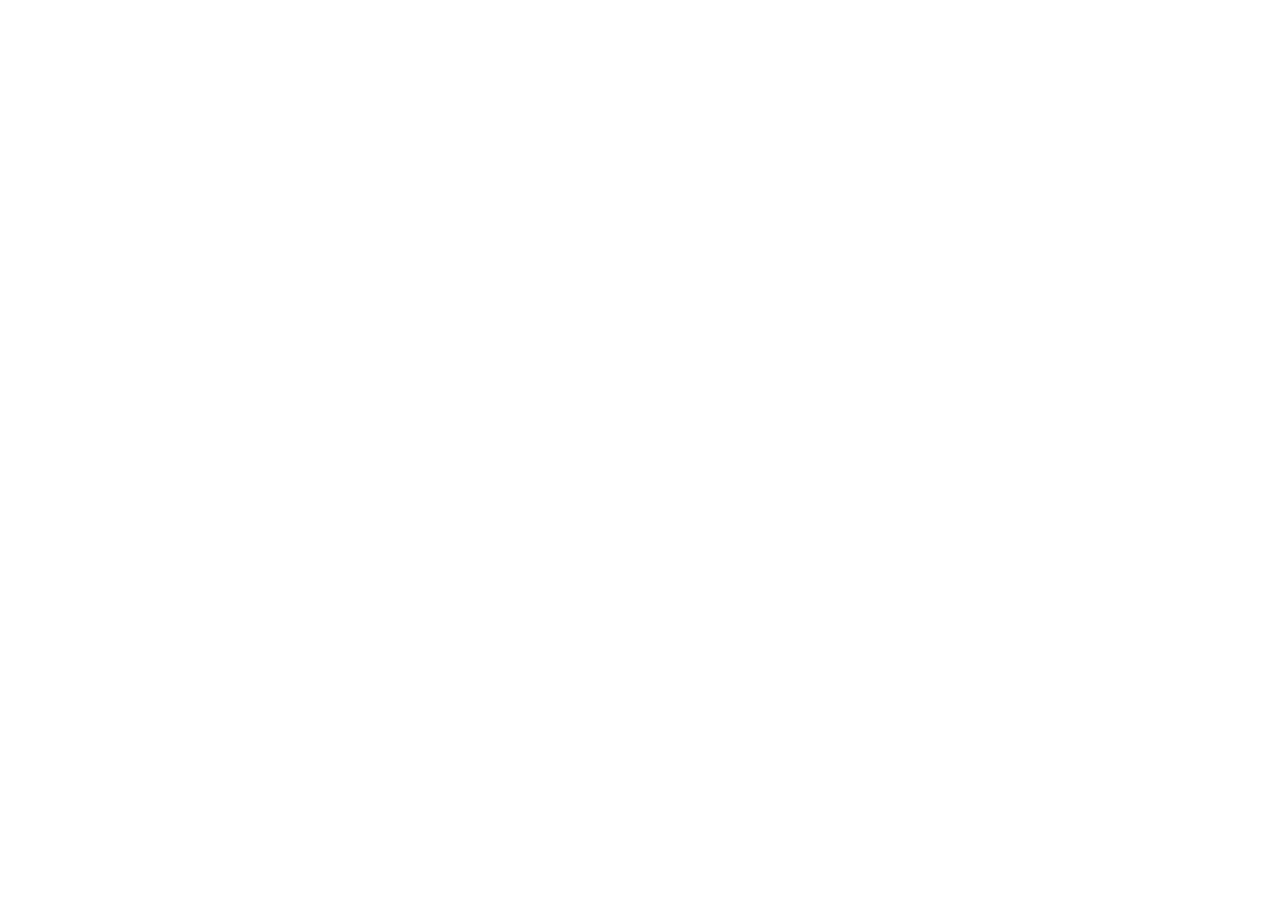
==== index.html @ 094210cb "criei a pag principal" ====
<!DOCTYPE html>
<html lang="pt-br">
<head>
    <meta charset="UTF-8">
    <meta name="viewport" content="width=device-width, initial-scale=1.0">
    <link rel="shortcut icon" href="favicon.ico" type="image/x-icon">
    <title>Projeto Redes Sociais</title>
</head>
<body>
    
</body>
</html>
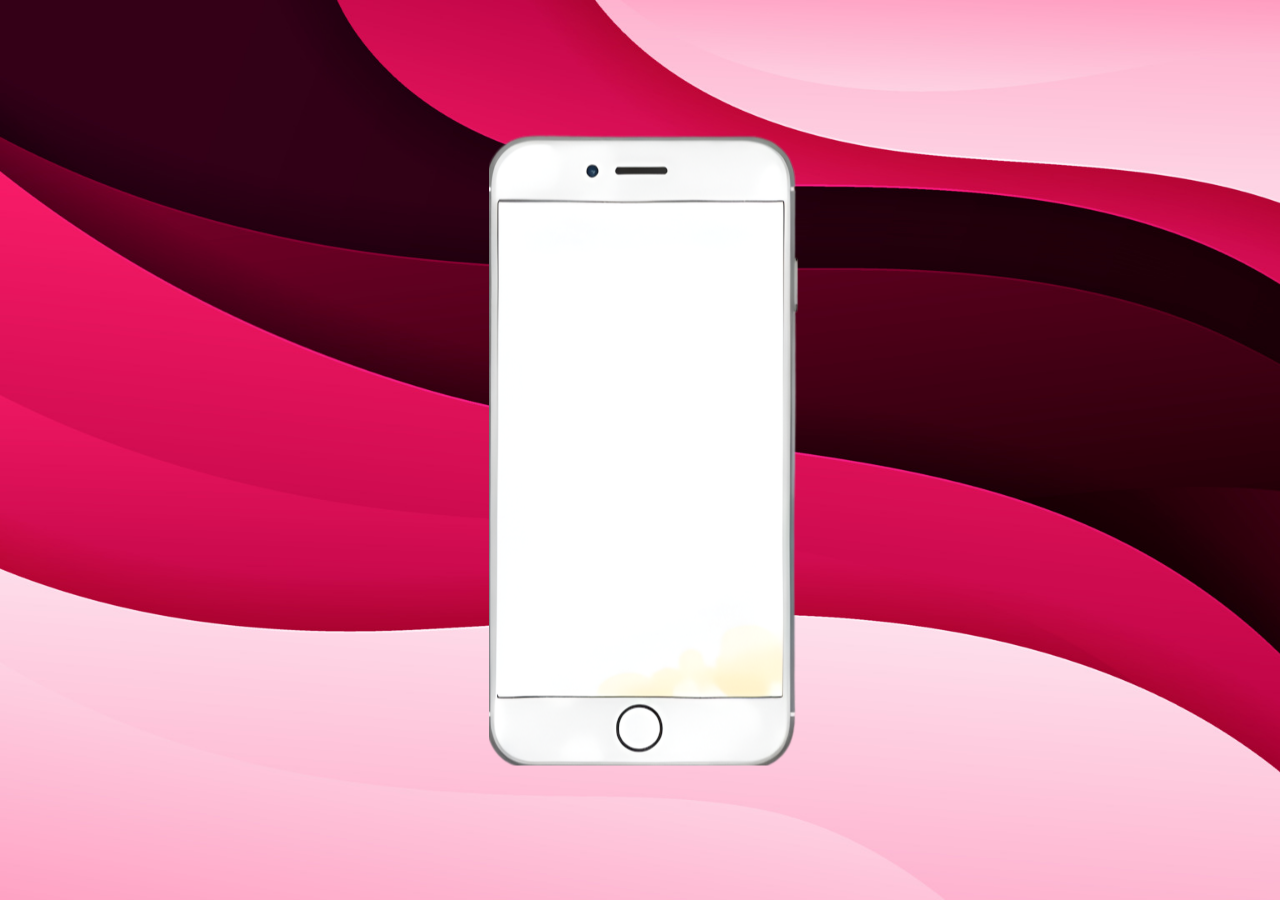
==== commit 2793494a: "iniciei o pequeno projeto" ====
--- a/index.html
+++ b/index.html
@@ -4,9 +4,17 @@
     <meta charset="UTF-8">
     <meta name="viewport" content="width=device-width, initial-scale=1.0">
     <link rel="shortcut icon" href="favicon.ico" type="image/x-icon">
+    <link rel="stylesheet" href="estilos/style.css">
     <title>Projeto Redes Sociais</title>
 </head>
 <body>
-    
+    <main>
+        <section id="telefone">
+
+        </section>
+        <section id="redes sociais">
+
+        </section>
+    </main>
 </body>
 </html>
--- a/estilos/style.css
+++ b/estilos/style.css
@@ -0,0 +1,36 @@
+@charset "UTF-8";
+
+* {
+    margin: 0px;
+    padding: 0px;
+    font-family: Arial, Helvetica, sans-serif;
+}
+
+html, body {
+    height: 100vh;
+    width: 100vw;
+    background-color: black;
+}
+
+body {
+    background: url('../imagens/fundo-rosa.jpg') no-repeat top center;
+    background-size: cover;
+    background-attachment: fixed;
+}
+
+main {
+    height: 100vh;
+    position: relative;
+}
+
+section#telefone {
+    position: absolute;
+    top: 50%;
+    left: 50%;
+    transform: translate(-50%, -50%);
+
+    height: 633px;
+    width: 318px;
+    
+    background: url('../imagens/frame-iphone.png') no-repeat;
+ }
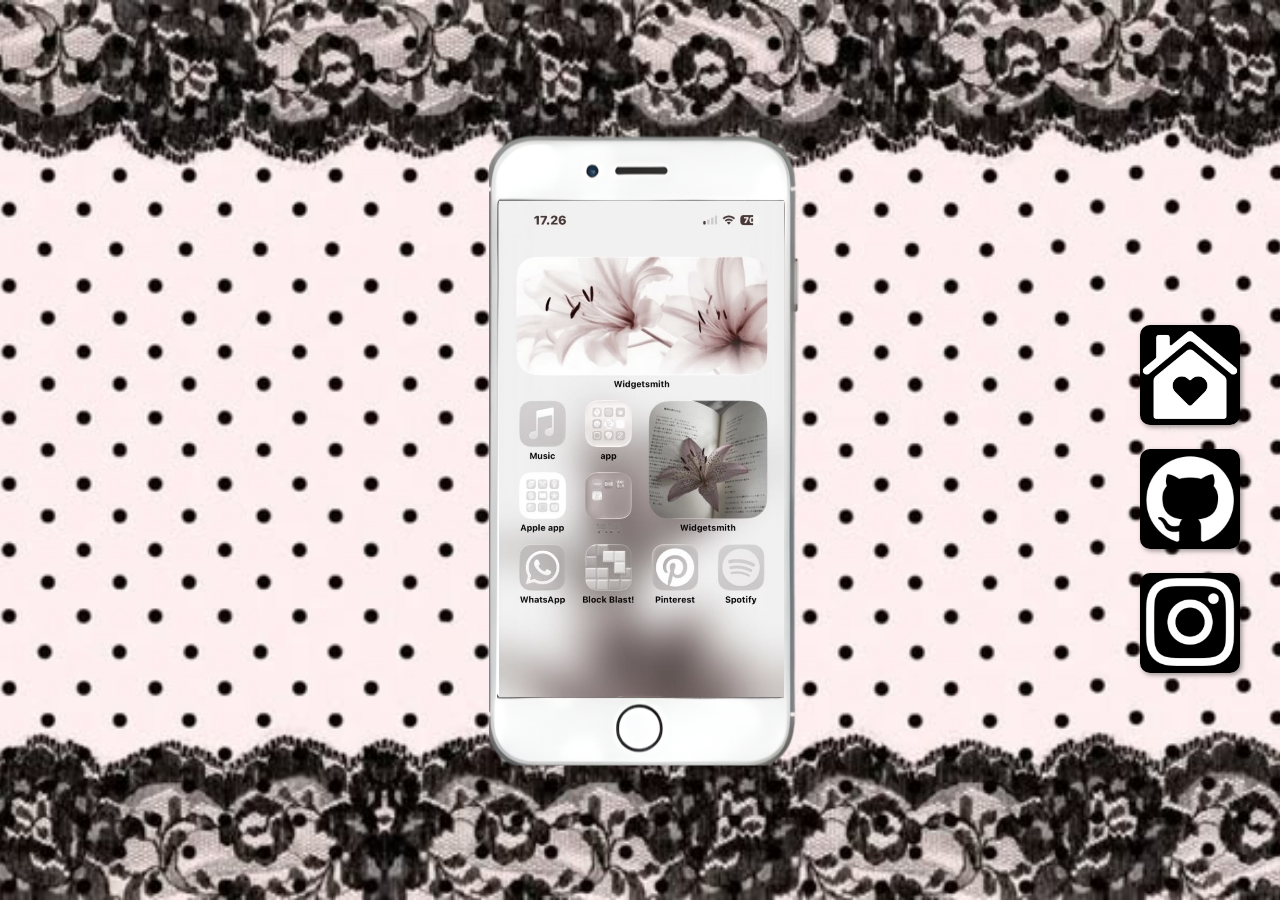
==== commit da95f835: "criei a tela home e criei botões na lateral" ====
--- a/index.html
+++ b/index.html
@@ -10,10 +10,14 @@
 <body>
     <main>
         <section id="telefone">
-
+            <iframe src="home.html" name="tela" id="tela" frameborder="0"> 
+                Seu navegador não é compatível com isso
+            </iframe>
         </section>
-        <section id="redes sociais">
-
+        <section id="redes-sociais">
+            <a href="#" target="tela"><img src="imagens/logo-home.jpg" alt=""></a><br>
+            <a href="#" target="tela"><img src="imagens/logo-github.jpg" alt=""></a><br>
+            <a href="#" target="tela"><img src="imagens/logo-insta.jpg" alt=""></a><br>
         </section>
     </main>
 </body>
--- a/estilos/style.css
+++ b/estilos/style.css
@@ -13,7 +13,7 @@
 }
 
 body {
-    background: url('../imagens/fundo-rosa.jpg') no-repeat top center;
+    background: url('../imagens/fundo-bola.jpg') no-repeat top center;
     background-size: cover;
     background-attachment: fixed;
 }
@@ -33,4 +33,33 @@
     width: 318px;
     
     background: url('../imagens/frame-iphone.png') no-repeat;
+ }
+
+ iframe#tela {
+    position: relative;
+    top: 67px;
+    left: 18px;
+    width: 285px;
+    height: 497px;
+ }
+
+ #redes-sociais {
+    position: absolute;
+    right: 30px;
+    top: 35%;
+}
+
+ section#redes-sociais img {
+    width: 100px;
+    margin: 10px;
+    border-radius: 10px;
+    box-shadow: 2px 2px 5px rgba(0, 0, 0, 0.397);
+    box-sizing: border-box;
+ }
+
+ section#redes-sociais img:hover {
+    border: 2px solid rgba(255, 255, 255, 0.733);
+    transform: translate(-3px, -3px);
+    box-shadow: 5px 5px 10px rgba(0, 0, 0, 0.568);
+    transition: transform 0.5s, border 1s;
  }
